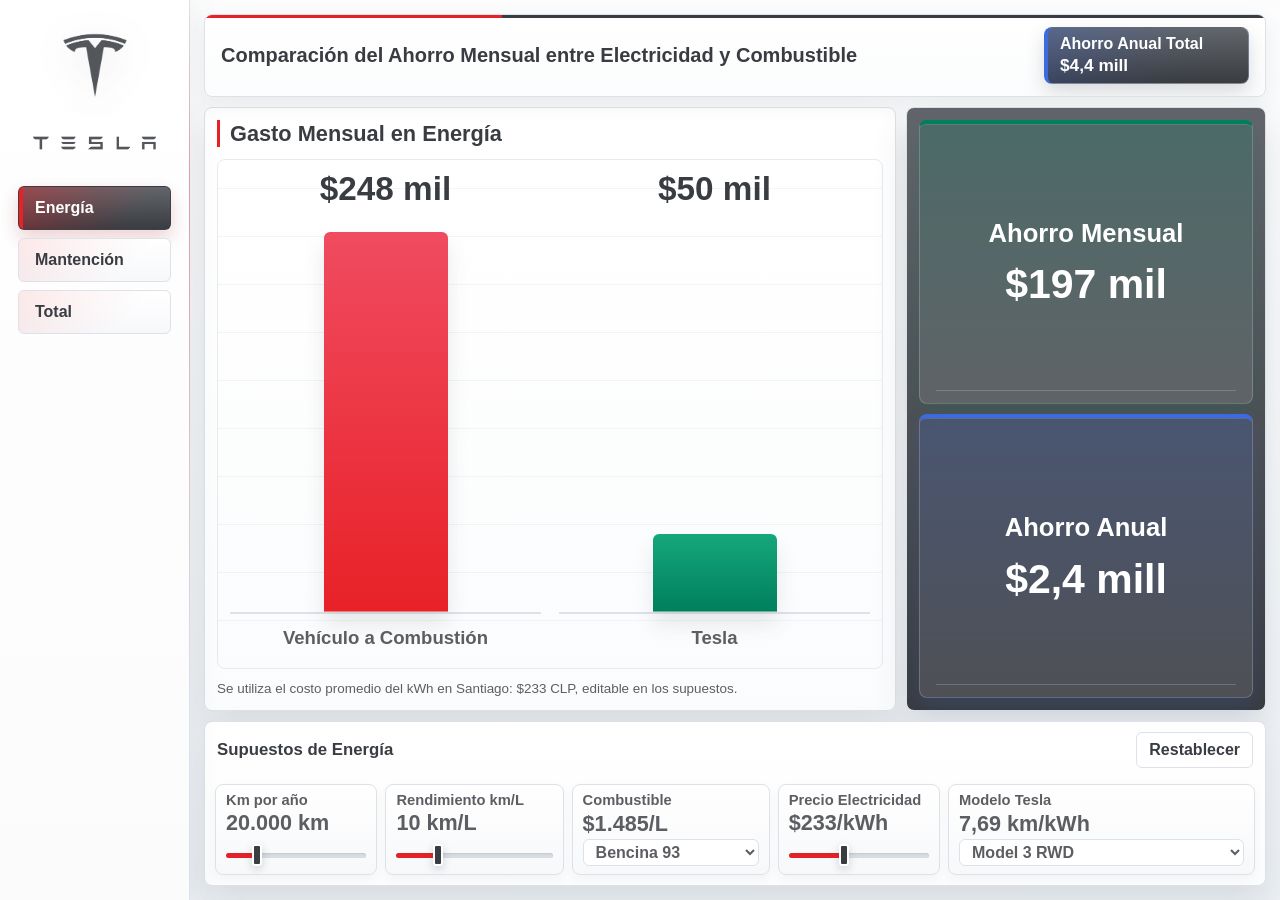
==== index.html @ 1437988c "Update COO Tesla Chile" ====
<!doctype html>
<html lang="es">
  <head>
    <meta charset="utf-8" />
    <meta name="viewport" content="width=device-width, initial-scale=1" />
    <title>Tesla Chile Costo de Propiedad Total</title>
    <meta
      name="description"
      content="App interactiva para comparar energía, mantención y costo total de propiedad de un Tesla en Chile."
    />
    <link rel="stylesheet" href="styles.css" />
  </head>
  <body>
    <div class="app-shell">
      <aside class="brand-rail" aria-label="Navegación principal">
        <img class="mark" src="assets/tesla-t.png" alt="Tesla" />
        <img class="wordmark" src="assets/tesla-wordmark.png" alt="Tesla" />
        <nav class="section-tabs" aria-label="Secciones del comparador">
          <button class="tab is-active" type="button" data-view="energia">Energía</button>
          <button class="tab" type="button" data-view="mantencion">Mantención</button>
          <button class="tab" type="button" data-view="total">Total</button>
        </nav>
      </aside>

      <main class="dashboard">
        <header class="topbar">
          <div class="topbar-title">
            <h1 id="view-title">Comparación del Ahorro Mensual entre Electricidad y Combustible</h1>
          </div>
          <div class="summary-pill">
            <span>Ahorro Anual Total</span>
            <strong id="headline-saving">$0</strong>
          </div>
        </header>

        <section class="content-grid" aria-label="Panel de comparación">
          <div class="chart-panel">
            <div class="panel-heading">
              <div>
                <h2 id="chart-title">Gasto Mensual en Energía</h2>
              </div>
            </div>

            <div class="bar-chart" role="img" aria-labelledby="chart-title chart-desc">
              <p id="chart-desc" class="sr-only">Comparación de gasto mensual entre vehículo a combustión y Tesla.</p>
              <div class="bar-column">
                <div class="bar-value" id="combustion-value">$0</div>
                <div class="bar-track">
                  <div class="bar combustion" id="combustion-bar"></div>
                </div>
                <span class="bar-label combustion-label">Vehículo a Combustión</span>
              </div>
              <div class="bar-column">
                <div class="bar-value" id="tesla-value">$0</div>
                <div class="bar-track">
                  <div class="bar tesla" id="tesla-bar"></div>
                </div>
                <span class="bar-label tesla-label">Tesla</span>
              </div>
            </div>

            <p class="source-note" id="source-note">
              Se utiliza el costo promedio del kWh en Santiago: $233 CLP.
            </p>
          </div>

          <aside class="metrics-panel" aria-label="Indicadores de ahorro">
            <article class="metric-card">
              <span id="monthly-label">Ahorro Mensual</span>
              <strong id="monthly-saving">$0</strong>
            </article>
            <article class="metric-card">
              <span id="annual-label">Ahorro Anual</span>
              <strong id="annual-saving">$0</strong>
            </article>
          </aside>
        </section>

        <section class="controls-band" aria-label="Supuestos editables">
          <div class="controls-heading">
            <div>
              <h2 id="assumptions-heading">Supuestos de Energía</h2>
            </div>
            <button class="ghost-button" type="button" id="reset-button">Restablecer</button>
          </div>
          <p class="mobile-helper">Por favor, completa los campos requeridos y desliza hacia abajo.</p>

          <div class="assumptions-layout is-focused" id="assumptions-layout">
            <section class="assumption-panel" data-assumption="energia" aria-label="Supuestos de energía">
              <div class="control-grid energy-grid">
                <label class="control-card">
                  <span>Km por año</span>
                  <strong id="km-output">20.000 km</strong>
                  <input id="kmYear" type="range" min="0" max="99000" step="500" value="20000" />
                </label>

                <label class="control-card">
                  <span>Rendimiento km/L</span>
                  <strong id="efficiency-output">10 km/L</strong>
                  <input id="efficiency" type="range" min="0" max="40" step="0.5" value="10" />
                </label>

                <label class="control-card">
                  <span>Combustible</span>
                  <strong id="fuel-price-output">$1.485/L</strong>
                  <select id="fuelType">
                    <option value="bencina93">Bencina 93</option>
                    <option value="bencina95">Bencina 95</option>
                    <option value="bencina97">Bencina 97</option>
                    <option value="diesel">Diesel</option>
                  </select>
                </label>

                <label class="control-card">
                  <span>Precio Electricidad</span>
                  <strong id="kwh-output">$233/kWh</strong>
                  <input id="kwhPrice" type="range" min="0" max="600" step="1" value="233" />
                </label>

                <label class="control-card tesla-model-card">
                  <span>Modelo Tesla</span>
                  <strong id="tesla-efficiency-output">7,69 km/kWh</strong>
                  <select id="teslaModel">
                    <option value="model3-rwd">Model 3 RWD</option>
                    <option value="model3-premium-rwd">Model 3 Premium RWD</option>
                    <option value="model3-premium-lr-rwd">Model 3 Premium LR RWD</option>
                    <option value="model3-premium-lr-awd">Model 3 Premium LR AWD</option>
                    <option value="model3-performance-awd">Model 3 Performance AWD</option>
                    <option value="modely-premium-rwd">Model Y Premium RWD</option>
                    <option value="modely-premium-lr-rwd">Model Y Premium LR RWD</option>
                    <option value="modely-premium-lr-awd">Model Y Premium LR AWD</option>
                  </select>
                </label>
              </div>
            </section>

            <section class="assumption-panel" data-assumption="mantencion" aria-label="Supuestos de mantención" hidden>
              <div class="control-grid compact-grid">
                <label class="control-card">
                  <span>Mantenciones por año</span>
                  <strong id="maintenance-count-output">3</strong>
                  <input id="maintenanceCount" type="range" min="0" max="10" step="1" value="3" />
                </label>

                <label class="control-card">
                  <span>Costo por mantención</span>
                  <strong id="maintenance-cost-output">$350 mil</strong>
                  <input id="maintenanceCost" type="range" min="0" max="990000" step="10000" value="350000" />
                </label>
              </div>
            </section>

            <section class="assumption-panel general-panel" data-assumption="general" aria-label="Costos generales" hidden>
              <div class="control-grid general-grid">
                <label class="control-card">
                  <span>Permiso actual mensual</span>
                  <strong id="permit-output">$1,00 mill</strong>
                  <input id="permit" type="range" min="0" max="2000000" step="10000" value="1000000" />
                </label>

                <label class="control-card fixed-control">
                  <span>Permiso Tesla</span>
                  <strong id="tesla-permit-output">$220 mil</strong>
                  <small>Los vehículos eléctricos pagan el 25% del total durante el primer año.</small>
                  <input id="teslaPermit" type="range" min="0" max="1500000" step="10000" value="220000" />
                </label>

                <label class="control-card">
                  <span>Seguro actual mensual</span>
                  <strong id="insurance-output">$90 mil</strong>
                  <input id="insurance" type="range" min="0" max="300000" step="5000" value="90000" />
                </label>

                <label class="control-card">
                  <span>Seguro Tesla</span>
                  <strong id="tesla-insurance-output">$70 mil</strong>
                  <input id="teslaInsurance" type="range" min="0" max="300000" step="5000" value="70000" />
                </label>
              </div>
            </section>
          </div>
        </section>

        <button class="mobile-next" type="button" id="mobile-next" hidden>Siguiente página</button>
      </main>
    </div>

    <script src="app.js"></script>
  </body>
</html>
---- styles.css ----
:root {
  --tesla-red: #e82127;
  --tesla-black: #171a20;
  --tesla-graphite: #393c41;
  --tesla-gray: #5c5e62;
  --tesla-silver: #b8b8b8;
  --tesla-blue: #3e6ae1;
  --ink: var(--tesla-graphite);
  --muted: var(--tesla-gray);
  --line: #dce2e8;
  --surface: #f7f8fa;
  --page: #edf1f5;
  --panel: #ffffff;
  --rail: #fbfbfc;
  --track: #e6eaf0;
  --tesla: #007f5c;
  --combustion: var(--tesla-red);
  --blue: var(--tesla-blue);
  --charcoal: var(--tesla-graphite);
  --shadow: 0 16px 34px rgba(62, 69, 78, 0.13);
  --shadow-soft: 0 8px 20px rgba(62, 69, 78, 0.08);
}

* {
  box-sizing: border-box;
}

body {
  margin: 0;
  min-height: 100vh;
  background:
    linear-gradient(180deg, rgba(255, 255, 255, 0.82) 0%, rgba(237, 241, 245, 0.96) 100%),
    var(--page);
  color: var(--ink);
  font-family: "Segoe UI", Arial, sans-serif;
}

html,
body {
  height: 100%;
}

button,
input,
select {
  font: inherit;
}

.app-shell {
  height: 100vh;
  display: grid;
  grid-template-columns: 190px minmax(0, 1fr);
  overflow: hidden;
}

.brand-rail {
  position: relative;
  height: 100vh;
  background: linear-gradient(180deg, #ffffff 0%, var(--rail) 100%);
  border-right: 1px solid var(--line);
  box-shadow: 8px 0 24px rgba(84, 86, 90, 0.06);
  display: flex;
  flex-direction: column;
  align-items: center;
  gap: 12px;
  padding: 16px 18px;
}

.brand-rail::after {
  content: "";
  position: absolute;
  top: 0;
  right: -1px;
  width: 1px;
  height: 100%;
  background: linear-gradient(180deg, transparent 0%, rgba(227, 25, 55, 0.36) 20%, transparent 78%);
}

.mark {
  width: 96px;
  height: 96px;
  object-fit: contain;
  filter: drop-shadow(0 8px 18px rgba(84, 86, 90, 0.12));
}

.wordmark {
  width: 158px;
  height: 38px;
  object-fit: contain;
}

.section-tabs {
  width: 100%;
  display: grid;
  gap: 8px;
  margin-top: 12px;
}

.tab,
.ghost-button {
  min-height: 44px;
  border: 1px solid var(--line);
  background: #ffffff;
  color: var(--ink);
  cursor: pointer;
  border-radius: 6px;
  transition: border-color 160ms ease, box-shadow 160ms ease, transform 160ms ease, background 160ms ease;
}

.tab {
  position: relative;
  overflow: hidden;
  text-align: left;
  padding: 0 14px 0 16px;
  font-weight: 700;
  background:
    linear-gradient(135deg, rgba(232, 33, 39, 0.1) 0%, rgba(232, 33, 39, 0.03) 44%, transparent 70%),
    linear-gradient(180deg, #ffffff 0%, #f7f8fa 100%);
}

.tab::before {
  content: "";
  position: absolute;
  inset: 0 auto 0 0;
  width: 4px;
  background: var(--combustion);
  opacity: 0;
  transition: opacity 160ms ease;
}

.tab:hover,
.tab:focus-visible,
.ghost-button:hover,
.ghost-button:focus-visible {
  border-color: var(--blue);
  box-shadow: var(--shadow-soft);
  outline: none;
  transform: translateY(-1px);
}

.tab:hover,
.tab:focus-visible {
  background:
    linear-gradient(135deg, rgba(232, 33, 39, 0.16) 0%, rgba(232, 33, 39, 0.05) 45%, transparent 72%),
    linear-gradient(180deg, #ffffff 0%, #f4f5f6 100%);
}

.tab.is-active {
  color: #ffffff;
  background:
    linear-gradient(135deg, rgba(232, 33, 39, 0.4) 0%, rgba(232, 33, 39, 0.14) 44%, transparent 74%),
    linear-gradient(180deg, #62666b 0%, var(--charcoal) 100%);
  border-color: rgba(57, 60, 65, 0.82);
  box-shadow: var(--shadow-soft), 0 8px 18px rgba(232, 33, 39, 0.14);
}

.tab.is-active::before {
  opacity: 1;
}

.dashboard {
  height: 100vh;
  min-height: 0;
  padding: 14px;
  display: grid;
  grid-template-rows: auto minmax(0, 1fr) auto;
  gap: 10px;
}

.topbar,
.controls-heading,
.panel-heading {
  display: flex;
  align-items: center;
  justify-content: space-between;
  gap: 18px;
}

.topbar {
  position: relative;
  overflow: hidden;
  min-height: 64px;
  padding: 12px 16px;
  background: linear-gradient(180deg, #ffffff 0%, #fbfcfd 100%);
  border: 1px solid var(--line);
  border-radius: 8px;
  box-shadow: var(--shadow-soft);
}

.topbar::before {
  content: "";
  position: absolute;
  inset: 0 0 auto;
  height: 3px;
  background: linear-gradient(90deg, var(--tesla-red) 0%, var(--tesla-red) 28%, var(--tesla-graphite) 28%, var(--tesla-graphite) 100%);
}

.eyebrow {
  margin: 0 0 6px;
  color: var(--muted);
  font-size: 0.78rem;
  font-weight: 800;
  letter-spacing: 0;
  text-transform: uppercase;
}

h1,
h2,
p {
  margin-top: 0;
}

h1 {
  margin-bottom: 0;
  max-width: none;
  color: var(--tesla-graphite);
  font-size: clamp(1.25rem, 1.55vw, 1.55rem);
  font-weight: 700;
  line-height: 1.18;
}

.topbar-title {
  flex: 1;
  min-width: 0;
}

.summary-pill {
  min-width: 205px;
  min-height: 48px;
  padding: 7px 12px;
  color: #ffffff;
  background:
    linear-gradient(135deg, rgba(62, 106, 225, 0.28) 0%, rgba(62, 106, 225, 0.06) 48%, transparent 72%),
    linear-gradient(180deg, #62666b 0%, var(--charcoal) 100%);
  border: 1px solid rgba(255, 255, 255, 0.22);
  border-left: 4px solid var(--tesla-blue);
  border-radius: 8px;
  display: grid;
  align-content: center;
  gap: 2px;
  box-shadow: 0 8px 18px rgba(62, 69, 78, 0.18);
}

.summary-pill span {
  color: inherit;
  font-size: 1rem;
  font-weight: 700;
}

.summary-pill strong {
  font-size: 1.08rem;
}

h2 {
  margin-bottom: 0;
  color: var(--tesla-graphite);
  font-size: 1.05rem;
  font-weight: 700;
  line-height: 1.25;
}

h3 {
  margin: 0;
  color: var(--tesla-graphite);
  font-size: 1rem;
  font-weight: 700;
  line-height: 1.25;
}

.metric-card span,
.control-card span {
  color: inherit;
  font-size: 1rem;
  font-weight: 700;
}

.content-grid {
  min-height: 0;
  display: grid;
  grid-template-columns: minmax(0, 1fr) 360px;
  gap: 10px;
}

.chart-panel,
.metrics-panel,
.controls-band {
  border: 1px solid var(--line);
  border-radius: 8px;
  background: linear-gradient(180deg, #ffffff 0%, #fbfcfd 100%);
  box-shadow: var(--shadow);
}

.chart-panel {
  min-height: 0;
  padding: 12px;
  display: grid;
  grid-template-rows: auto minmax(0, 1fr) auto;
  gap: 10px;
}

.chart-panel .panel-heading {
  padding-bottom: 2px;
  justify-content: flex-start;
}

.chart-panel h2 {
  padding-left: 10px;
  border-left: 3px solid var(--tesla-red);
  color: var(--tesla-graphite);
  font-size: 1.36rem;
  font-weight: 700;
}

.bar.combustion {
  background: var(--combustion);
}

.bar.tesla {
  background: var(--tesla);
}

.bar-chart {
  min-height: 0;
  display: grid;
  grid-template-columns: repeat(2, minmax(120px, 1fr));
  align-items: end;
  gap: 18px;
  padding: 12px;
  border: 1px solid #e6ebf1;
  border-radius: 8px;
  background:
    repeating-linear-gradient(
      to top,
      transparent 0,
      transparent 47px,
      rgba(217, 222, 229, 0.65) 48px
    ),
    linear-gradient(180deg, #ffffff 0%, #fbfcfd 100%);
  box-shadow: inset 0 1px 0 #ffffff;
}

.bar-column {
  height: 100%;
  min-height: 150px;
  display: grid;
  grid-template-rows: 52px 1fr 34px;
  gap: 8px;
  text-align: center;
  color: var(--muted);
  font-weight: 700;
}

.bar-value {
  color: var(--ink);
  font-size: clamp(1.9rem, 2.6vw, 2.6rem);
  line-height: 1.05;
}

.bar-track {
  height: 100%;
  display: flex;
  align-items: end;
  justify-content: center;
  border-bottom: 2px solid var(--line);
}

.bar {
  width: min(46%, 124px);
  min-height: 6px;
  border-radius: 6px 6px 0 0;
  transition: height 180ms ease;
  box-shadow: 0 -1px 0 rgba(255, 255, 255, 0.4) inset, 0 12px 20px rgba(84, 86, 90, 0.12);
}

.bar.combustion {
  background: linear-gradient(180deg, #f04b60 0%, var(--combustion) 100%);
}

.bar.tesla {
  background: linear-gradient(180deg, #16a77c 0%, var(--tesla) 100%);
}

.bar-label {
  align-self: center;
  justify-self: center;
  max-width: 100%;
  color: var(--muted);
  font-size: clamp(1.15rem, 1.45vw, 1.42rem);
  font-weight: 850;
  line-height: 1.1;
  letter-spacing: 0;
  white-space: normal;
}

.source-note {
  margin: 0;
  color: var(--muted);
  font-size: 0.84rem;
  line-height: 1.45;
}

.metrics-panel {
  min-height: 0;
  padding: 12px;
  display: grid;
  grid-template-rows: repeat(2, minmax(0, 1fr));
  gap: 10px;
  align-content: stretch;
  background: linear-gradient(180deg, #62666b 0%, var(--charcoal) 100%);
}

.metric-card {
  position: relative;
  overflow: hidden;
  min-height: 0;
  padding: 12px;
  color: #ffffff;
  background: rgba(255, 255, 255, 0.12);
  border: 1px solid rgba(255, 255, 255, 0.2);
  border-radius: 8px;
  display: grid;
  align-content: center;
  justify-items: center;
  gap: 16px;
  text-align: center;
  box-shadow: inset 0 1px 0 rgba(255, 255, 255, 0.12);
}

.metric-card::after {
  content: "";
  position: absolute;
  inset: auto 16px 12px;
  height: 1px;
  background: rgba(255, 255, 255, 0.18);
}

.metric-card:first-child {
  border-top: 4px solid var(--tesla);
  background: linear-gradient(180deg, rgba(0, 127, 92, 0.22) 0%, rgba(255, 255, 255, 0.1) 100%);
  box-shadow: inset 0 1px 0 rgba(255, 255, 255, 0.13), 0 8px 18px rgba(0, 127, 92, 0.16);
}

.metric-card:nth-child(2) {
  border-top: 4px solid var(--blue);
  background: linear-gradient(180deg, rgba(62, 106, 225, 0.2) 0%, rgba(255, 255, 255, 0.1) 100%);
  box-shadow: inset 0 1px 0 rgba(255, 255, 255, 0.13), 0 8px 18px rgba(62, 106, 225, 0.16);
}

.metric-card span {
  font-size: clamp(1.45rem, 2vw, 2.05rem);
  line-height: 1.05;
}

.metric-card strong {
  font-size: clamp(2.35rem, 3.2vw, 3.55rem);
  line-height: 1.1;
}

.metric-card.compact {
  min-height: 0;
}

.metric-card.compact strong {
  font-size: 1.15rem;
}

.controls-band {
  padding: 10px;
}

.controls-heading {
  padding: 0 2px;
}

.mobile-helper {
  display: none;
}

.mobile-next {
  display: none;
}

.assumptions-layout {
  margin-top: 8px;
  display: grid;
  grid-template-columns: minmax(0, 1.35fr) minmax(220px, 0.8fr) minmax(220px, 0.8fr);
  grid-template-areas:
    "energy maintenance general";
  gap: 10px;
}

.assumptions-layout.is-focused {
  grid-template-columns: 1fr;
  grid-template-areas: none;
}

.assumptions-layout.is-focused .assumption-panel {
  grid-area: auto;
}

.assumption-panel {
  padding: 0;
  background: transparent;
  border: 0;
  border-radius: 0;
}

.assumption-panel[hidden] {
  display: none;
}

.assumption-panel:first-child {
  grid-area: energy;
}

.assumption-panel:nth-child(2) {
  grid-area: maintenance;
}

.general-panel {
  grid-area: general;
}

.ghost-button {
  min-width: 104px;
  min-height: 36px;
  padding: 0 12px;
  border-color: var(--line);
  background: #ffffff;
  font-weight: 800;
}

.control-grid {
  margin-top: 8px;
  display: grid;
  grid-template-columns: repeat(3, minmax(130px, 1fr));
  gap: 8px;
}

.energy-grid {
  grid-template-columns: minmax(72px, 0.82fr) minmax(76px, 0.9fr) minmax(82px, 1fr) minmax(72px, 0.82fr) minmax(150px, 1.55fr);
}

.compact-grid {
  grid-template-columns: repeat(2, minmax(96px, 1fr));
}

.general-grid {
  grid-template-columns: repeat(4, minmax(96px, 1fr));
}

.tesla-model-card {
  min-width: 0;
}

.control-card {
  position: relative;
  overflow: hidden;
  min-height: 78px;
  padding: 8px 10px;
  background: linear-gradient(180deg, #ffffff 0%, var(--surface) 100%);
  border: 1px solid var(--line);
  border-radius: 8px;
  display: grid;
  grid-template-rows: auto auto auto;
  gap: 2px;
  box-shadow: inset 0 1px 0 #ffffff, 0 4px 10px rgba(84, 86, 90, 0.05);
  transition: border-color 160ms ease, box-shadow 160ms ease, transform 160ms ease;
}

.control-card::before {
  content: "";
  position: absolute;
  inset: 0 auto 0 0;
  width: 3px;
  background: rgba(232, 33, 39, 0.32);
  opacity: 0;
  transition: opacity 160ms ease;
}

.control-card:hover,
.control-card:focus-within {
  border-color: rgba(92, 94, 98, 0.42);
  box-shadow: inset 0 1px 0 #ffffff, 0 8px 18px rgba(84, 86, 90, 0.1);
  transform: translateY(-1px);
}

.control-card:hover::before,
.control-card:focus-within::before {
  opacity: 1;
}

.fixed-control {
  align-content: center;
}

.control-card span {
  color: var(--muted);
  font-size: 0.92rem;
  line-height: 1.05;
}

.control-card strong {
  color: var(--muted);
  font-size: 1.35rem;
  line-height: 1.1;
}

.editable-output {
  cursor: text;
  min-height: 1.5em;
  width: 100%;
}

.editable-output:hover {
  color: var(--ink);
}

.editable-output:focus-visible {
  outline: 2px solid rgba(227, 25, 55, 0.4);
  outline-offset: 2px;
  border-radius: 4px;
}

.inline-number-input {
  width: 100%;
  min-height: 1.45em;
  border: 1px solid rgba(227, 25, 55, 0.48);
  border-radius: 4px;
  background: #ffffff;
  color: var(--muted);
  font: inherit;
  font-weight: 800;
  text-align: inherit;
  box-shadow: 0 0 0 3px rgba(227, 25, 55, 0.09);
}

.control-card small {
  color: var(--muted);
  font-size: 0.68rem;
  font-weight: 700;
  line-height: 1.1;
}

input[type="range"] {
  --fill: 0%;
  width: 100%;
  min-width: 0;
  height: 22px;
  margin: -1px 0 0;
  background: transparent;
  cursor: ew-resize;
  appearance: none;
  -webkit-appearance: none;
}

input[type="range"]::-webkit-slider-runnable-track {
  height: 5px;
  border-radius: 999px;
  background: linear-gradient(90deg, var(--combustion) 0 var(--fill), #d9dee5 var(--fill) 100%);
  box-shadow: inset 0 1px 2px rgba(84, 86, 90, 0.18);
}

input[type="range"]::-webkit-slider-thumb {
  width: 10px;
  height: 22px;
  margin-top: -8.5px;
  border: 2px solid #ffffff;
  border-radius: 3px;
  background: var(--charcoal);
  box-shadow: 0 3px 8px rgba(62, 69, 78, 0.22);
  -webkit-appearance: none;
}

input[type="range"]:hover::-webkit-slider-thumb,
input[type="range"]:focus-visible::-webkit-slider-thumb {
  background: var(--combustion);
}

input[type="range"]::-moz-range-track {
  height: 5px;
  border-radius: 999px;
  background: #d9dee5;
  box-shadow: inset 0 1px 2px rgba(84, 86, 90, 0.18);
}

input[type="range"]::-moz-range-progress {
  height: 5px;
  border-radius: 999px;
  background: var(--combustion);
}

input[type="range"]::-moz-range-thumb {
  width: 10px;
  height: 22px;
  border: 2px solid #ffffff;
  border-radius: 3px;
  background: var(--charcoal);
  box-shadow: 0 3px 8px rgba(62, 69, 78, 0.22);
}

input[type="range"]:hover::-moz-range-thumb,
input[type="range"]:focus-visible::-moz-range-thumb {
  background: var(--combustion);
}

.inline-number-input:focus,
input[type="range"]:focus {
  outline: none;
}

.control-card input[type="range"] {
  align-self: end;
}

select {
  width: 100%;
  min-height: 26px;
  padding: 0 8px;
  border: 1px solid var(--line);
  border-radius: 6px;
  background: #ffffff;
  color: var(--muted);
  font-size: 1rem;
  font-weight: 700;
  box-shadow: inset 0 1px 0 rgba(255, 255, 255, 0.75);
}

select:focus-visible,
input[type="range"]:focus-visible {
  outline: 2px solid rgba(227, 25, 55, 0.36);
  outline-offset: 2px;
}

.sr-only {
  position: absolute;
  width: 1px;
  height: 1px;
  padding: 0;
  margin: -1px;
  overflow: hidden;
  clip: rect(0, 0, 0, 0);
  white-space: nowrap;
  border: 0;
}

@media (max-width: 980px) {
  .app-shell {
    height: auto;
    min-height: 100vh;
    grid-template-columns: 1fr;
    overflow: visible;
  }

  .brand-rail {
    height: auto;
    flex-direction: row;
    justify-content: space-between;
    padding: 12px 16px;
  }

  .mark {
    width: 54px;
    height: 54px;
  }

  .wordmark {
    display: none;
  }

  .section-tabs {
    width: auto;
    display: flex;
    margin-top: 0;
  }

  .tab {
    min-width: 104px;
    text-align: center;
  }

  .content-grid {
    grid-template-columns: 1fr;
  }

  .metrics-panel {
    grid-template-columns: repeat(2, minmax(0, 1fr));
    grid-template-rows: none;
  }

  .metric-card {
    min-height: 112px;
  }

  .control-grid {
    grid-template-columns: repeat(2, minmax(210px, 1fr));
  }

  .assumptions-layout {
    grid-template-columns: 1fr;
    grid-template-areas:
      "energy"
      "maintenance"
      "general";
  }

  .compact-grid {
    grid-template-columns: repeat(2, minmax(210px, 1fr));
  }
}

@media (max-width: 650px) {
  .dashboard {
    height: auto;
    min-height: 0;
    grid-template-rows: auto;
    padding: 14px;
  }

  .chart-panel {
    min-height: 350px;
  }

  .topbar,
  .controls-heading,
  .panel-heading {
    align-items: stretch;
    flex-direction: column;
  }

  .summary-pill {
    width: 100%;
  }

  .section-tabs {
    overflow-x: auto;
  }

  .bar-chart,
  .metrics-panel,
  .control-grid,
  .compact-grid,
  .energy-grid {
    grid-template-columns: 1fr;
  }

  .bar-chart {
    min-height: auto;
  }

  .bar-column {
    height: 190px;
  }
}

@media (max-width: 720px) {
  html,
  body {
    height: auto;
  }

  body {
    background: #f2f4f7;
  }

  .app-shell {
    height: auto;
    min-height: 100vh;
    display: block;
    overflow: visible;
  }

  .brand-rail {
    position: sticky;
    top: 0;
    z-index: 20;
    height: auto;
    display: grid;
    grid-template-columns: 112px minmax(0, 1fr) 112px;
    grid-template-areas:
      "mark wordmark ."
      "tabs tabs tabs";
    align-items: center;
    justify-content: stretch;
    gap: 8px 10px;
    padding: 10px 12px 12px;
    border-right: 0;
    border-bottom: 1px solid var(--line);
    box-shadow: 0 10px 24px rgba(84, 86, 90, 0.12);
  }

  .brand-rail::after {
    inset: auto 0 -1px;
    width: 100%;
    height: 2px;
    background: linear-gradient(90deg, var(--tesla-red) 0%, rgba(232, 33, 39, 0.16) 42%, transparent 100%);
  }

  .mark {
    grid-area: mark;
    width: 46px;
    height: 46px;
    justify-self: end;
  }

  .wordmark {
    grid-area: wordmark;
    display: block;
    width: 132px;
    height: 30px;
    justify-self: center;
  }

  .section-tabs {
    grid-area: tabs;
    width: 100%;
    display: grid;
    grid-template-columns: repeat(3, minmax(0, 1fr));
    gap: 6px;
    margin-top: 0;
    overflow: visible;
  }

  .tab {
    min-width: 0;
    min-height: 38px;
    padding: 0 8px 0 12px;
    text-align: center;
    font-size: 0.92rem;
  }

  .dashboard {
    height: auto;
    min-height: 0;
    padding: 10px;
    display: grid;
    grid-template-areas:
      "title"
      "assumptions"
      "results"
      "next";
    grid-template-rows: auto auto auto auto;
    gap: 10px;
    overflow: visible;
  }

  .topbar {
    grid-area: title;
    min-height: 0;
    padding: 12px;
    flex-direction: column;
    align-items: stretch;
    gap: 0;
  }

  h1 {
    font-size: 1.08rem;
    line-height: 1.22;
  }

  .summary-pill {
    display: none;
  }

  .summary-pill span {
    font-size: 0.86rem;
  }

  .summary-pill strong {
    font-size: 1.12rem;
  }

  .content-grid {
    grid-area: results;
    grid-template-areas:
      "metrics"
      "chart";
    grid-template-columns: 1fr;
    gap: 10px;
  }

  .chart-panel {
    grid-area: chart;
  }

  .metrics-panel {
    grid-area: metrics;
  }

  .chart-panel,
  .metrics-panel,
  .controls-band {
    border-radius: 8px;
  }

  .chart-panel {
    min-height: 0;
    padding: 10px;
    gap: 8px;
  }

  .panel-heading {
    flex-direction: row;
    align-items: center;
  }

  .chart-panel h2 {
    padding-left: 8px;
    font-size: 1.16rem;
    line-height: 1.18;
  }

  .bar-chart {
    min-height: 270px;
    grid-template-columns: repeat(2, minmax(0, 1fr));
    gap: 10px;
    padding: 10px;
  }

  .bar-column {
    height: auto;
    min-height: 230px;
    grid-template-rows: 42px minmax(150px, 1fr) 40px;
    gap: 7px;
  }

  .bar-value {
    font-size: 1.42rem;
  }

  .bar {
    width: min(58%, 86px);
  }

  .bar-label {
    font-size: 0.98rem;
    line-height: 1.08;
  }

  .source-note {
    font-size: 0.78rem;
  }

  .metrics-panel {
    padding: 10px;
    grid-template-columns: repeat(2, minmax(0, 1fr));
    grid-template-rows: none;
    gap: 8px;
  }

  .metric-card {
    min-height: 104px;
    padding: 10px 8px;
    gap: 8px;
  }

  .metric-card span {
    font-size: 1rem;
    line-height: 1.08;
  }

  .metric-card strong {
    font-size: 1.72rem;
  }

  .controls-band {
    grid-area: assumptions;
    padding: 10px;
  }

  .mobile-next:not([hidden]) {
    grid-area: next;
    display: flex;
    align-items: center;
    justify-content: center;
    min-height: 48px;
    width: 100%;
    border: 1px solid rgba(57, 60, 65, 0.78);
    border-radius: 8px;
    color: #ffffff;
    font-weight: 800;
    background:
      linear-gradient(135deg, rgba(232, 33, 39, 0.42) 0%, rgba(232, 33, 39, 0.13) 52%, transparent 76%),
      linear-gradient(180deg, #62666b 0%, var(--charcoal) 100%);
    box-shadow: var(--shadow-soft), 0 8px 18px rgba(232, 33, 39, 0.14);
    cursor: pointer;
  }

  .controls-heading {
    flex-direction: row;
    align-items: center;
    gap: 10px;
  }

  .controls-heading h2 {
    font-size: 1.02rem;
  }

  .mobile-helper {
    position: relative;
    display: block;
    margin: 8px 0 0;
    padding: 9px 11px 9px 14px;
    color: var(--muted);
    font-size: 0.86rem;
    font-weight: 700;
    line-height: 1.28;
    background:
      linear-gradient(135deg, rgba(232, 33, 39, 0.12) 0%, rgba(232, 33, 39, 0.03) 54%, transparent 82%),
      linear-gradient(180deg, #ffffff 0%, #f7f8fa 100%);
    border: 1px solid var(--line);
    border-left: 3px solid var(--tesla-red);
    border-radius: 8px;
  }

  .ghost-button {
    min-width: 94px;
    min-height: 34px;
    padding: 0 10px;
    font-size: 0.88rem;
  }

  .assumptions-layout {
    margin-top: 6px;
    gap: 8px;
  }

  .control-grid,
  .energy-grid,
  .compact-grid,
  .general-grid {
    grid-template-columns: 1fr;
    gap: 8px;
  }

  .control-card {
    min-height: 86px;
    padding: 10px 12px;
    gap: 4px;
  }

  .control-card span {
    font-size: 0.92rem;
  }

  .control-card strong {
    font-size: 1.28rem;
  }

  .control-card small {
    font-size: 0.72rem;
    line-height: 1.18;
  }

  select,
  input[type="range"] {
    min-height: 26px;
  }
}

@media (max-width: 430px) {
  .brand-rail {
    grid-template-columns: 96px minmax(0, 1fr) 96px;
    padding: 8px 10px 10px;
    gap: 7px 9px;
  }

  .mark {
    width: 42px;
    height: 42px;
  }

  .wordmark {
    width: 124px;
    height: 28px;
  }

  .tab {
    min-height: 36px;
    padding: 0 6px 0 10px;
    font-size: 0.86rem;
  }

  .dashboard {
    padding: 8px;
    gap: 8px;
  }

  .topbar {
    padding: 10px;
  }

  h1 {
    font-size: 1rem;
  }

  .chart-panel {
    padding: 9px;
  }

  .chart-panel h2 {
    font-size: 1.06rem;
  }

  .bar-chart {
    min-height: 248px;
    gap: 8px;
    padding: 8px;
  }

  .bar-column {
    min-height: 212px;
    grid-template-rows: 38px minmax(138px, 1fr) 38px;
  }

  .bar-value {
    font-size: 1.24rem;
  }

  .bar-label {
    font-size: 0.88rem;
  }

  .metrics-panel {
    padding: 8px;
  }

  .metric-card {
    min-height: 96px;
  }

  .metric-card span {
    font-size: 0.92rem;
  }

  .metric-card strong {
    font-size: 1.48rem;
  }

  .controls-band {
    padding: 8px;
  }

  .control-card {
    min-height: 82px;
  }
}
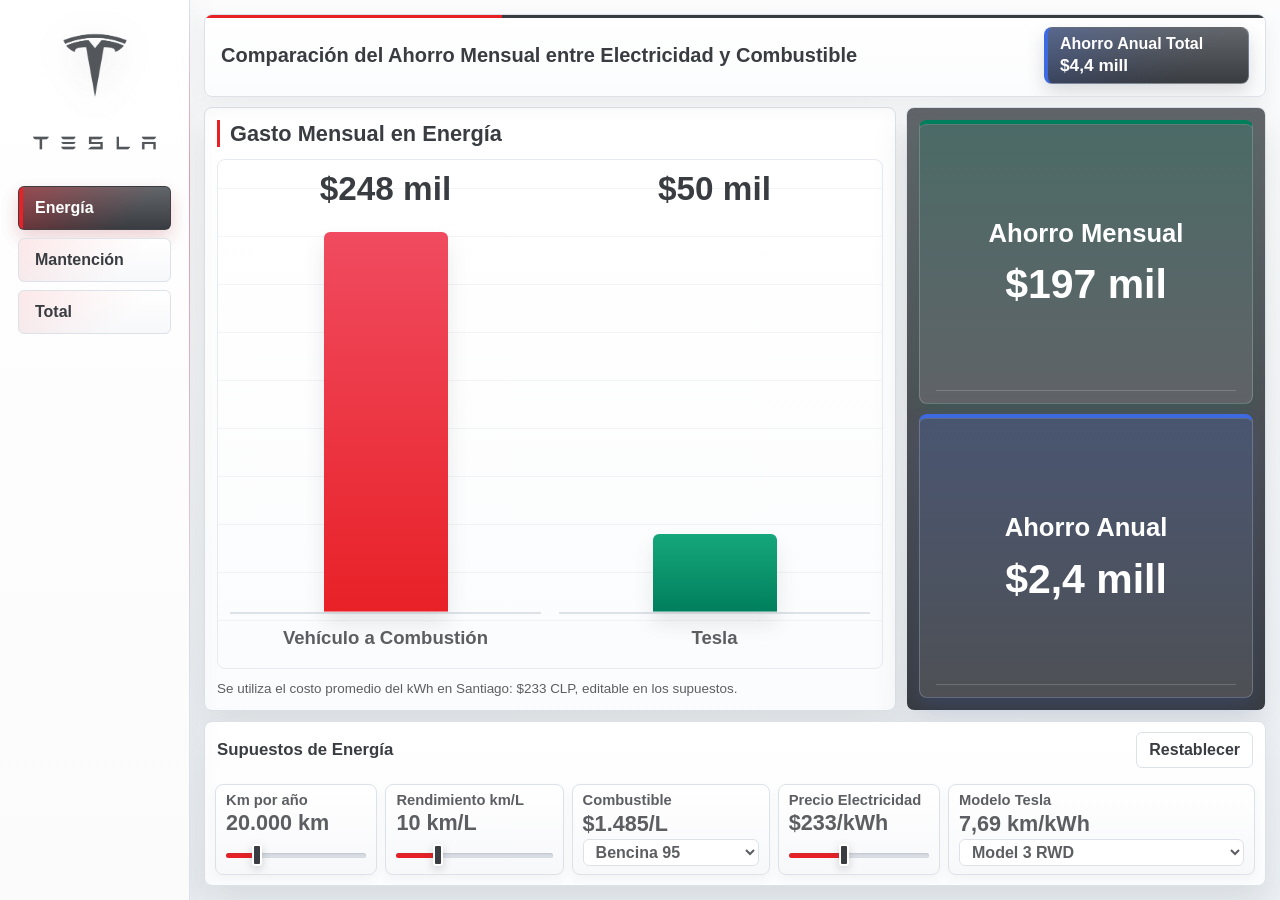
==== commit f303af98: "Update COO Tesla Chile" ====
--- a/index.html
+++ b/index.html
@@ -105,7 +105,7 @@
                   <strong id="fuel-price-output">$1.485/L</strong>
                   <select id="fuelType">
                     <option value="bencina93">Bencina 93</option>
-                    <option value="bencina95">Bencina 95</option>
+                    <option value="bencina95" selected>Bencina 95</option>
                     <option value="bencina97">Bencina 97</option>
                     <option value="diesel">Diesel</option>
                   </select>
@@ -153,7 +153,7 @@
             <section class="assumption-panel general-panel" data-assumption="general" aria-label="Costos generales" hidden>
               <div class="control-grid general-grid">
                 <label class="control-card">
-                  <span>Permiso actual mensual</span>
+                  <span>Permiso actual</span>
                   <strong id="permit-output">$1,00 mill</strong>
                   <input id="permit" type="range" min="0" max="2000000" step="10000" value="1000000" />
                 </label>
@@ -172,7 +172,7 @@
                 </label>
 
                 <label class="control-card">
-                  <span>Seguro Tesla</span>
+                  <span>Seguro Tesla mensual</span>
                   <strong id="tesla-insurance-output">$70 mil</strong>
                   <input id="teslaInsurance" type="range" min="0" max="300000" step="5000" value="70000" />
                 </label>
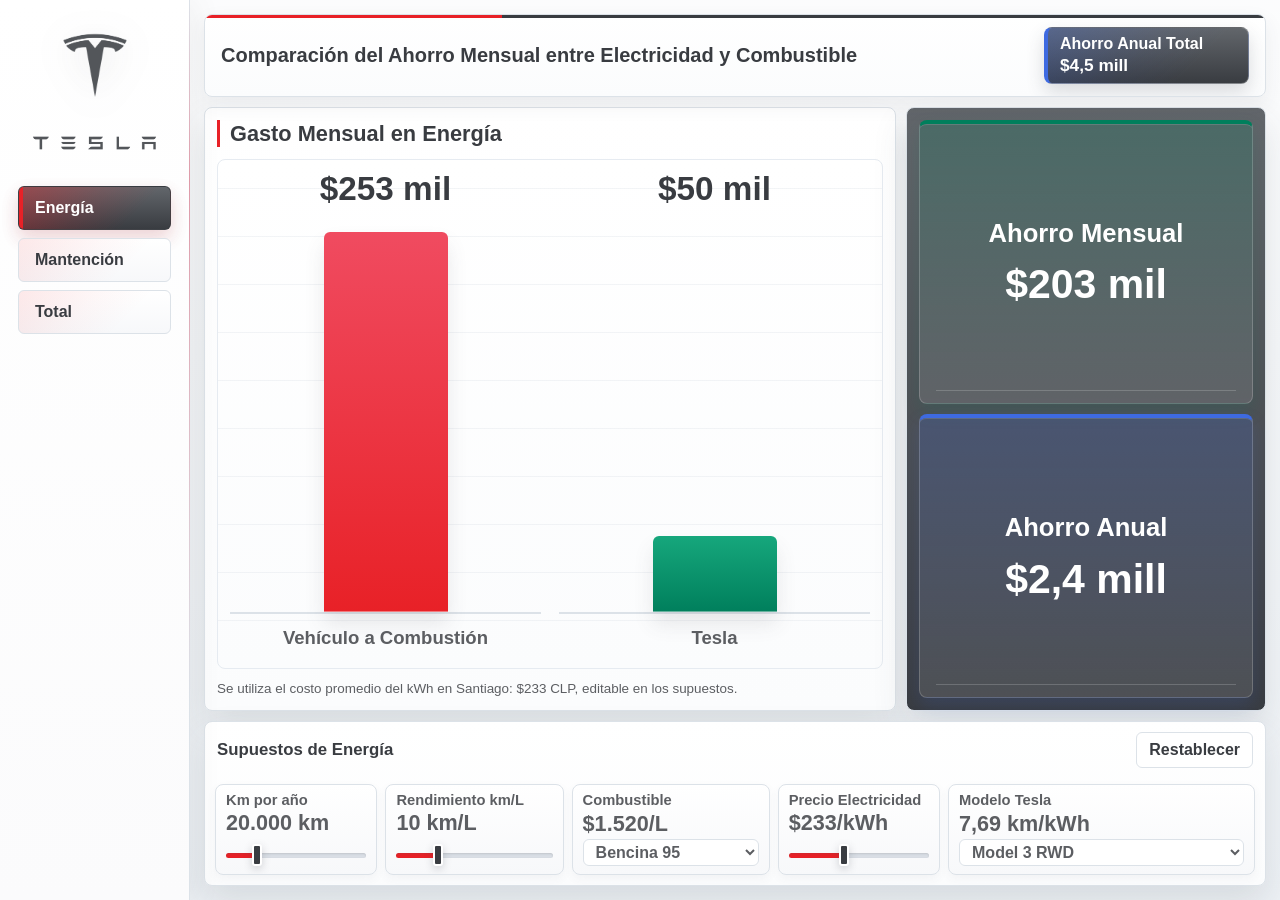
==== commit 257d6a44: "Update Tesla Display Convenios" ====
--- a/index.html
+++ b/index.html
@@ -102,7 +102,7 @@
 
                 <label class="control-card">
                   <span>Combustible</span>
-                  <strong id="fuel-price-output">$1.485/L</strong>
+                  <strong id="fuel-price-output">$1.520/L</strong>
                   <select id="fuelType">
                     <option value="bencina93">Bencina 93</option>
                     <option value="bencina95" selected>Bencina 95</option>
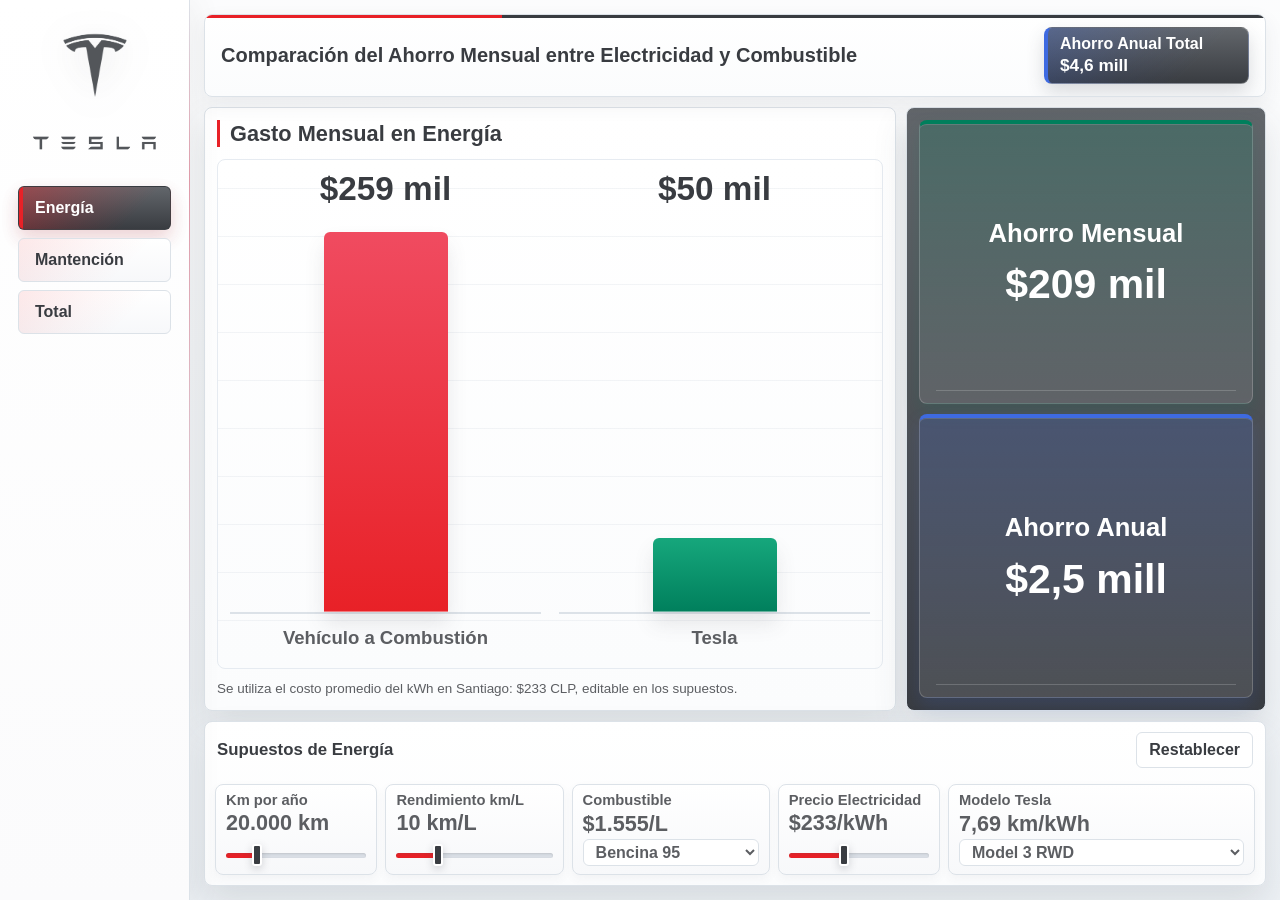
==== commit e48b0d6d: "Update COO Tesla Chile" ====
--- a/index.html
+++ b/index.html
@@ -102,7 +102,7 @@
 
                 <label class="control-card">
                   <span>Combustible</span>
-                  <strong id="fuel-price-output">$1.520/L</strong>
+                  <strong id="fuel-price-output">$1.555/L</strong>
                   <select id="fuelType">
                     <option value="bencina93">Bencina 93</option>
                     <option value="bencina95" selected>Bencina 95</option>
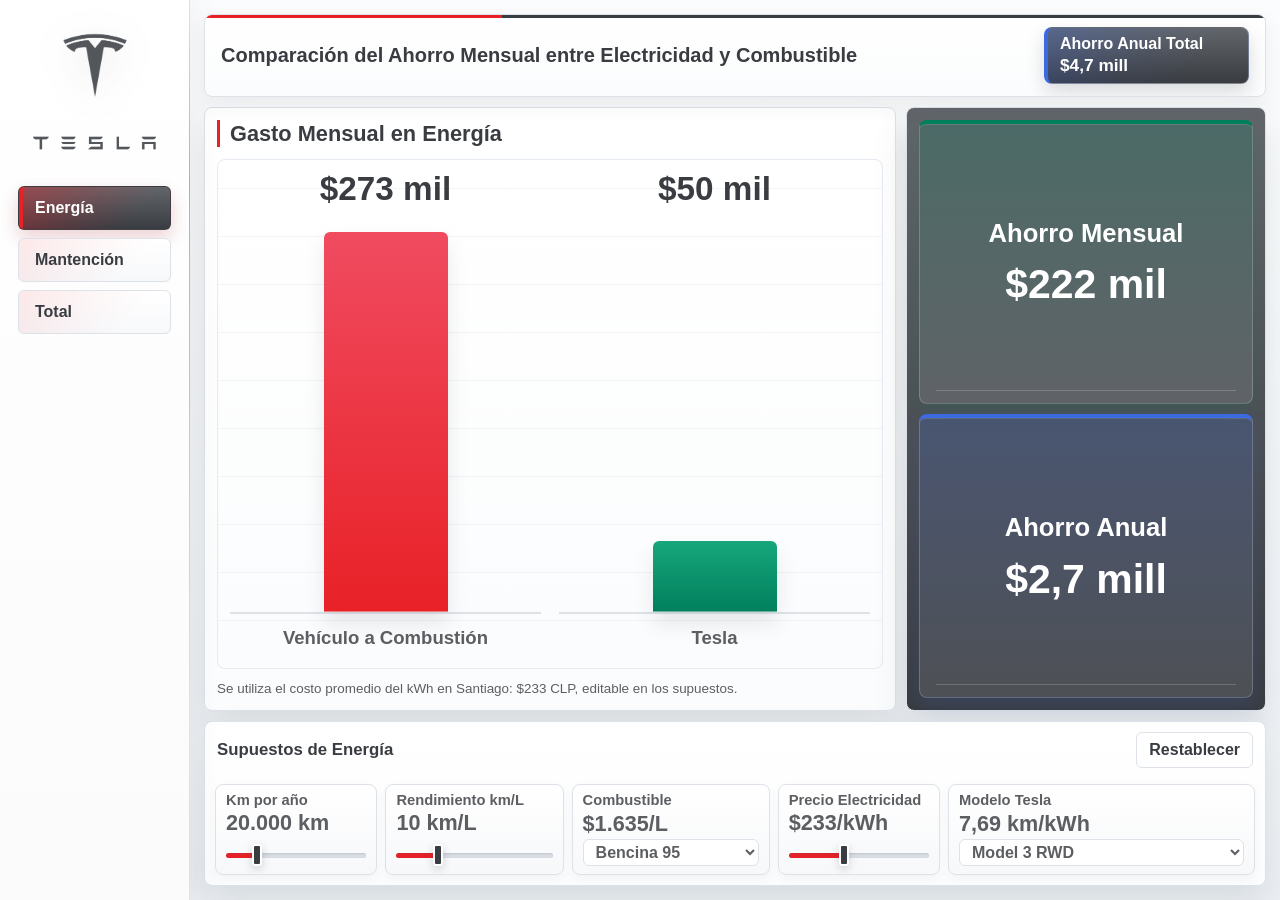
==== commit a30c4a6e: "Update COO Tesla Chile" ====
--- a/index.html
+++ b/index.html
@@ -102,7 +102,7 @@
 
                 <label class="control-card">
                   <span>Combustible</span>
-                  <strong id="fuel-price-output">$1.555/L</strong>
+                  <strong id="fuel-price-output">$1.635/L</strong>
                   <select id="fuelType">
                     <option value="bencina93">Bencina 93</option>
                     <option value="bencina95" selected>Bencina 95</option>
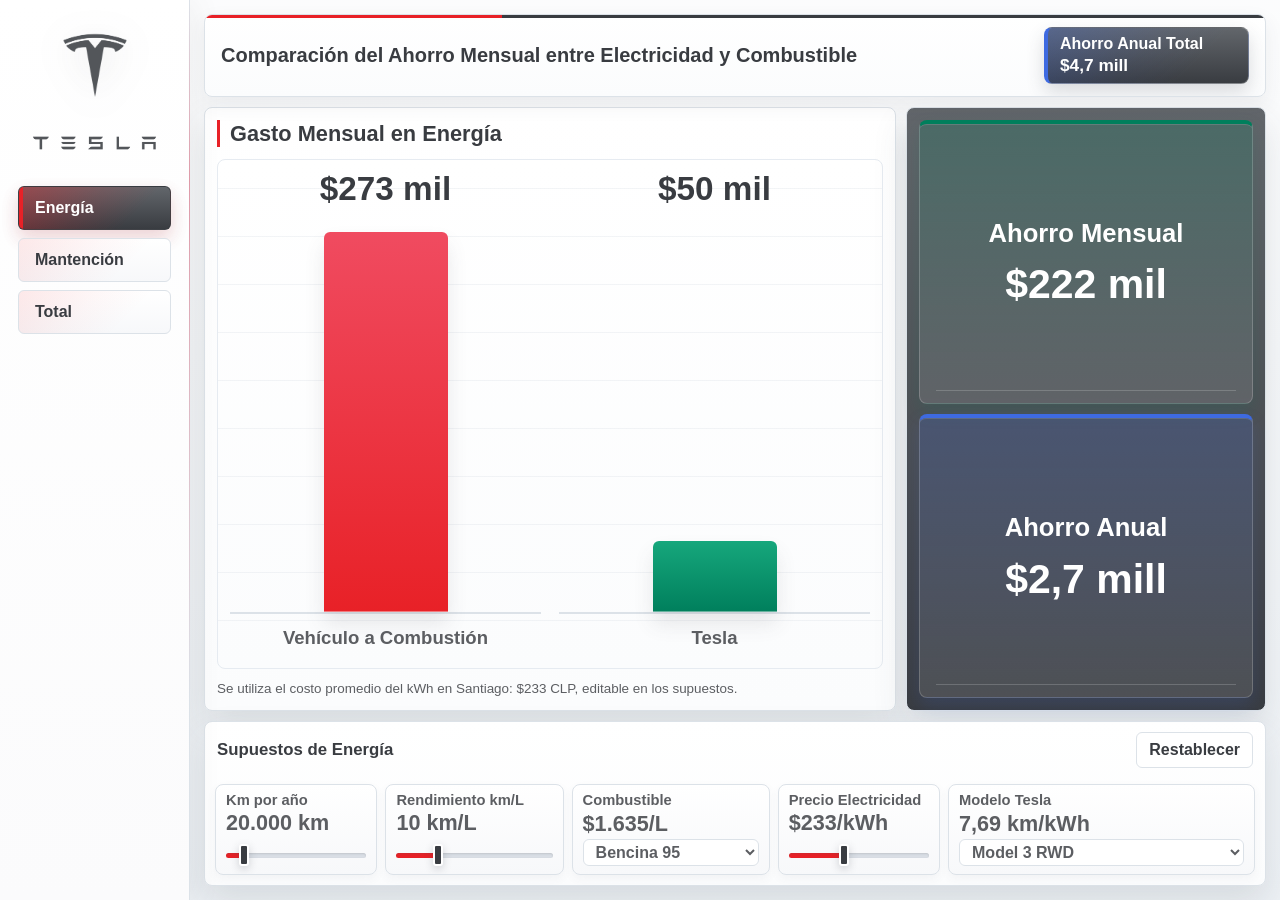
==== commit 0647df84: "Update COO Tesla Chile" ====
--- a/index.html
+++ b/index.html
@@ -91,7 +91,7 @@
                 <label class="control-card">
                   <span>Km por año</span>
                   <strong id="km-output">20.000 km</strong>
-                  <input id="kmYear" type="range" min="0" max="99000" step="500" value="20000" />
+                  <input id="kmYear" type="range" min="0" max="200000" step="500" value="20000" />
                 </label>
 
                 <label class="control-card">
